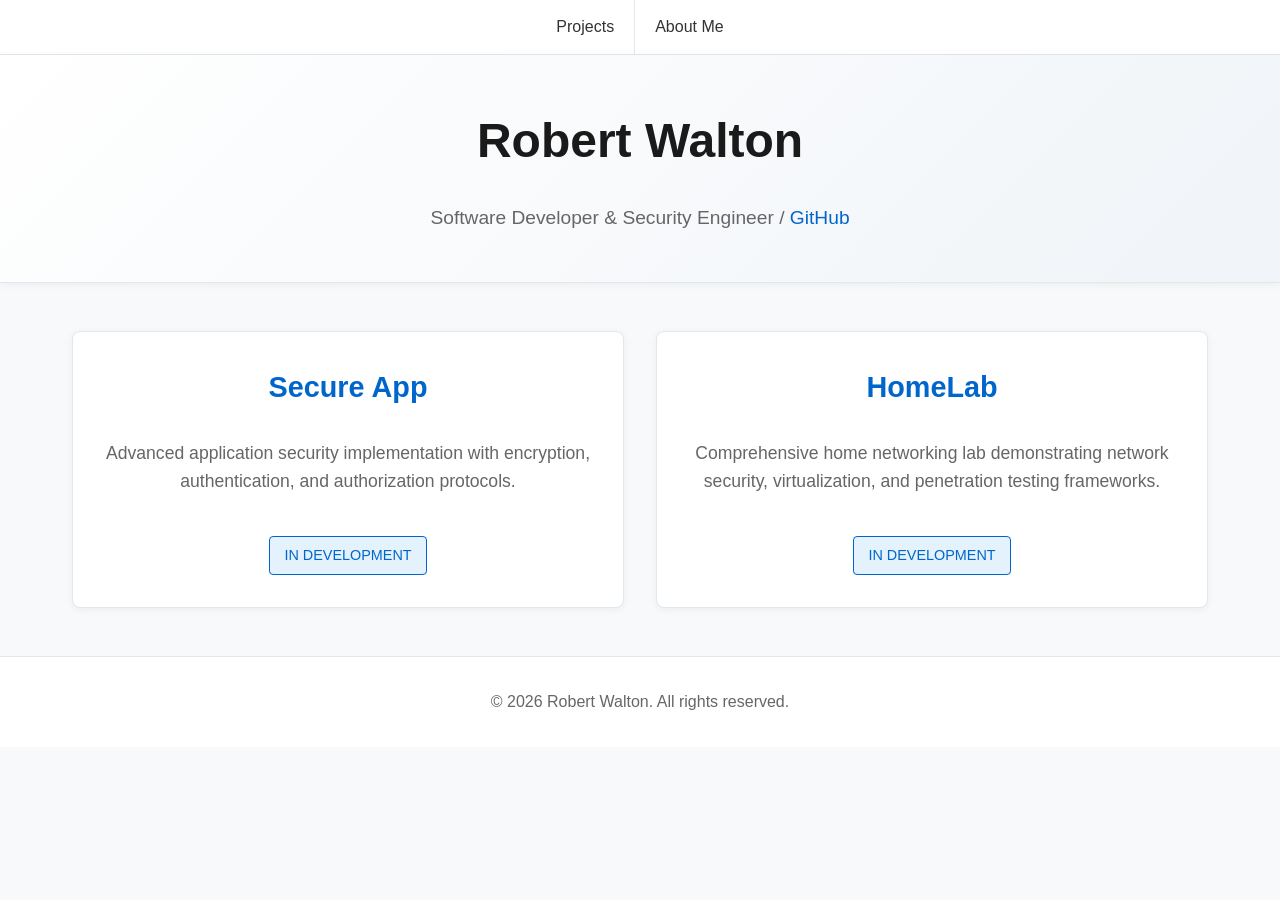
==== index.html @ 5d14d470 "theme" ====
<!DOCTYPE html>
<html lang="en">
<head>
    <meta charset="UTF-8">
    <meta name="viewport" content="width=device-width, initial-scale=1.0">
    <title>Robert Walton - Professional Portfolio</title>
    <style>
    * {
        margin: 0;
        padding: 0;
        box-sizing: border-box;
    }
    
    body {
        font-family: -apple-system, BlinkMacSystemFont, 'Segoe UI', Roboto, 'Helvetica Neue', Arial, sans-serif;
        background-color: #f8f9fa;
        color: #333;
        line-height: 1.6;
    }
    
    header {
        background: linear-gradient(135deg, #ffffff 0%, #f0f4f8 100%);
        border-bottom: 1px solid #e1e8ed;
        padding: 3em 1em;
        text-align: center;
        box-shadow: 0 2px 8px rgba(0, 0, 0, 0.05);
    }
    
    header h1 {
        font-size: 3em;
        color: #1a1a1a;
        margin-bottom: 0.5em;
        font-weight: 700;
    }
    
    header p {
        font-size: 1.2em;
        color: #666;
    }
    
    header a {
        color: #0066cc;
        text-decoration: none;
        transition: all 0.3s;
    }
    
    header a:hover {
        color: #0052a3;
        text-decoration: underline;
    }
    
    .navbar {
        background-color: #ffffff;
        border-bottom: 1px solid #e1e8ed;
        display: flex;
        justify-content: center;
        flex-wrap: wrap;
        box-shadow: 0 1px 4px rgba(0, 0, 0, 0.05);
    }
    
    .navbar a {
        color: #333;
        text-align: center;
        padding: 14px 20px;
        text-decoration: none;
        border-right: 1px solid #e1e8ed;
        transition: all 0.3s;
        font-weight: 500;
    }
    
    .navbar a:last-child {
        border-right: none;
    }
    
    .navbar a:hover {
        background-color: #f0f4f8;
        color: #0066cc;
    }
    
    .container {
        max-width: 1200px;
        margin: 3em auto;
        padding: 0 2em;
        display: grid;
        grid-template-columns: repeat(auto-fit, minmax(350px, 1fr));
        gap: 2em;
    }
    
    .project-card {
        background-color: #ffffff;
        border: 1px solid #e1e8ed;
        border-radius: 8px;
        padding: 2em;
        text-align: center;
        transition: all 0.3s;
        box-shadow: 0 2px 8px rgba(0, 0, 0, 0.05);
        position: relative;
    }
    
    .project-card:hover {
        transform: translateY(-5px);
        border-color: #0066cc;
        box-shadow: 0 8px 16px rgba(0, 102, 204, 0.15);
    }
    
    .project-card::before {
        content: '';
        display: none;
    }
    
    .project-card::after {
        content: '';
        display: none;
    }
    
    .project-card a {
        text-decoration: none;
        color: inherit;
    }
    
    .project-card h2 {
        font-size: 1.8em;
        margin-bottom: 1em;
        color: #0066cc;
        font-weight: 700;
    }
    
    .project-description {
        font-size: 1.1em;
        color: #666;
        margin-bottom: 1.5em;
    }
    
    .status-badge {
        display: inline-block;
        background-color: #e3f2fd;
        border: 1px solid #0066cc;
        color: #0066cc;
        padding: 0.5em 1em;
        margin-top: 1em;
        border-radius: 4px;
        font-size: 0.9em;
        font-weight: 500;
    }
    
    footer {
        background-color: #ffffff;
        border-top: 1px solid #e1e8ed;
        text-align: center;
        padding: 2em;
        margin-top: 3em;
        color: #666;
    }
    </style>
</head>
<body>
    <div class="navbar">
        <a href="index.html">Projects</a>
        <a href="about.html">About Me</a>
    </div>
    <header>
        <h1>Robert Walton</h1>
        <p>Software Developer & Security Engineer / <a href="https://github.com/RobWalton1">GitHub</a></p>
    </header>
    <div class="container" id="projects">
        <div class="project-card">
            <a href="secure-app.html">
                <h2>Secure App</h2>
                <p class="project-description">Advanced application security implementation with encryption, authentication, and authorization protocols.</p>
                <span class="status-badge">IN DEVELOPMENT</span>
            </a>
        </div>
        <div class="project-card">
            <a href="homelab.html">
                <h2>HomeLab</h2>
                <p class="project-description">Comprehensive home networking lab demonstrating network security, virtualization, and penetration testing frameworks.</p>
                <span class="status-badge">IN DEVELOPMENT</span>
            </a>
        </div>
    </div>
    <footer>
        <p>&copy; 2026 Robert Walton. All rights reserved.</p>
    </footer>
</body>
</html>
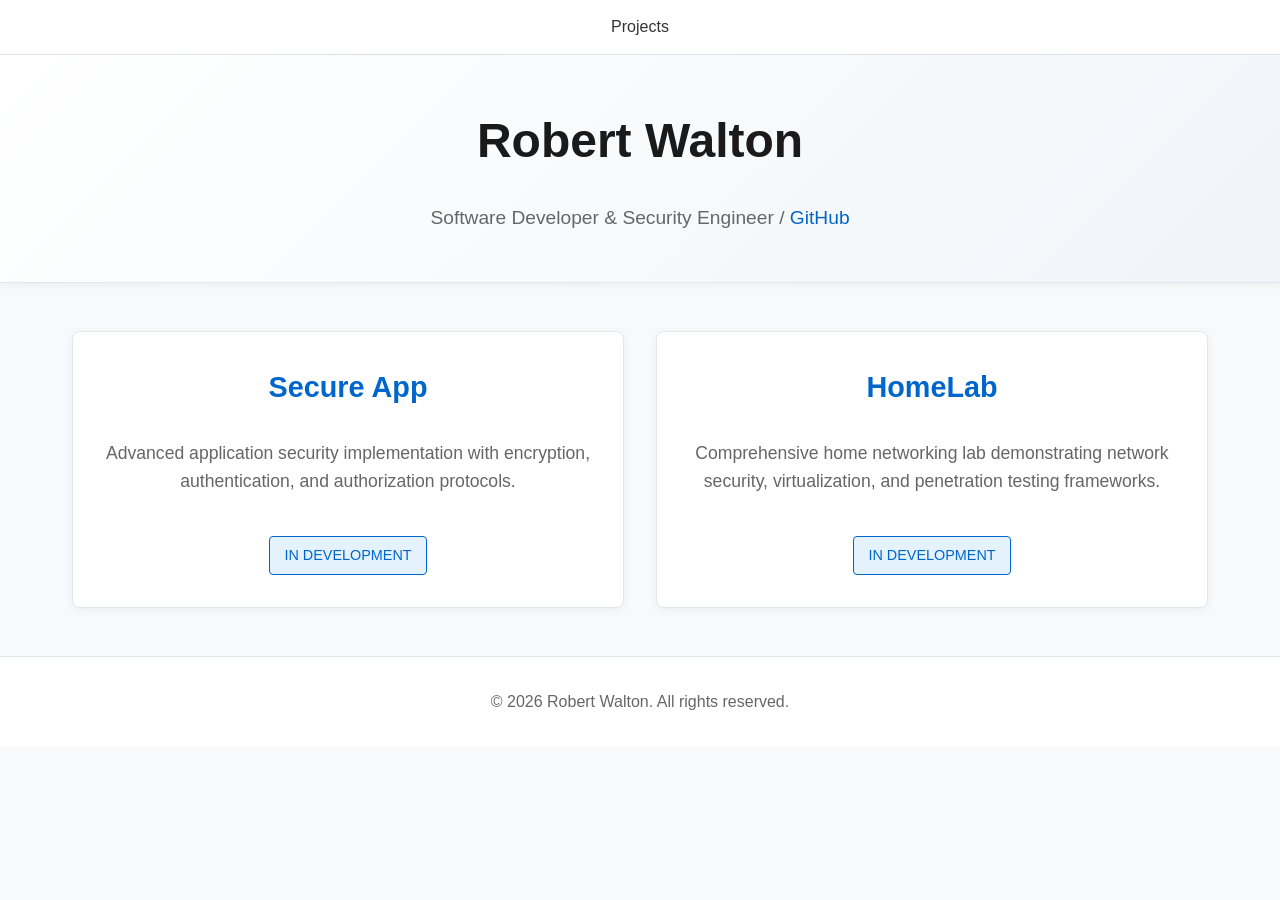
==== commit 8ce5efde: "changes" ====
--- a/index.html
+++ b/index.html
@@ -156,7 +156,6 @@
 <body>
     <div class="navbar">
         <a href="index.html">Projects</a>
-        <a href="about.html">About Me</a>
     </div>
     <header>
         <h1>Robert Walton</h1>
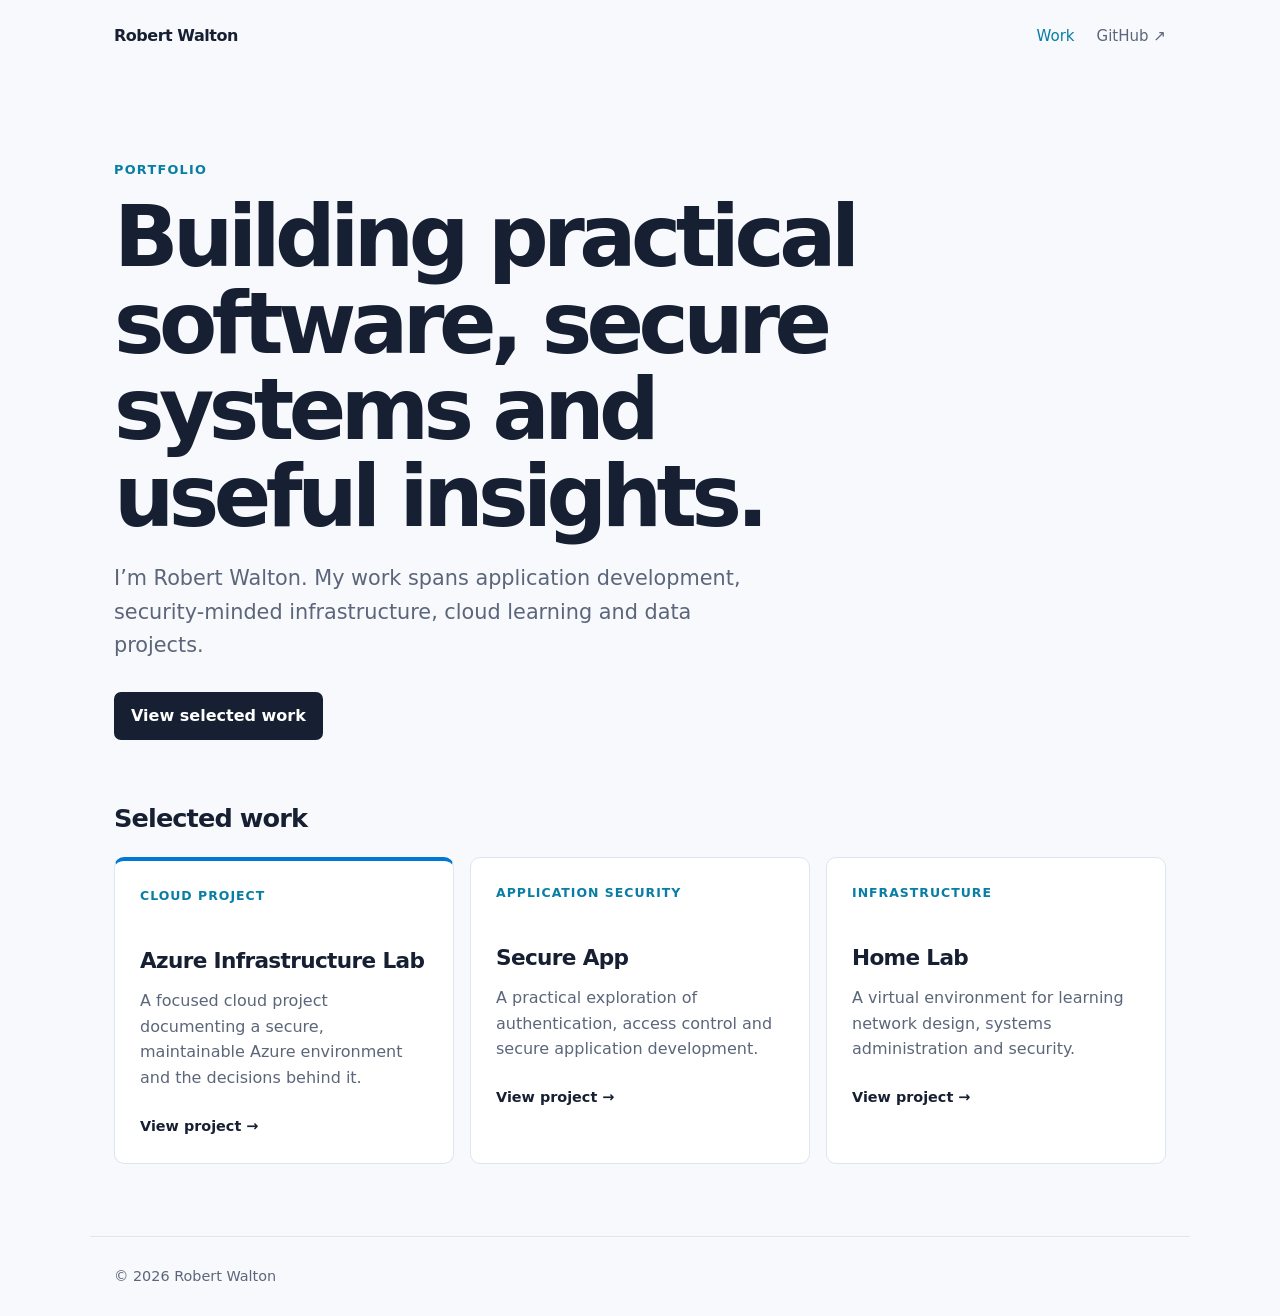
==== commit bdec60c6: "Changes" ====
--- a/index.html
+++ b/index.html
@@ -1,185 +1,51 @@
-<!DOCTYPE html>
+<!doctype html>
 <html lang="en">
 <head>
-    <meta charset="UTF-8">
-    <meta name="viewport" content="width=device-width, initial-scale=1.0">
-    <title>Robert Walton - Professional Portfolio</title>
-    <style>
-    * {
-        margin: 0;
-        padding: 0;
-        box-sizing: border-box;
-    }
-    
-    body {
-        font-family: -apple-system, BlinkMacSystemFont, 'Segoe UI', Roboto, 'Helvetica Neue', Arial, sans-serif;
-        background-color: #f8f9fa;
-        color: #333;
-        line-height: 1.6;
-    }
-    
-    header {
-        background: linear-gradient(135deg, #ffffff 0%, #f0f4f8 100%);
-        border-bottom: 1px solid #e1e8ed;
-        padding: 3em 1em;
-        text-align: center;
-        box-shadow: 0 2px 8px rgba(0, 0, 0, 0.05);
-    }
-    
-    header h1 {
-        font-size: 3em;
-        color: #1a1a1a;
-        margin-bottom: 0.5em;
-        font-weight: 700;
-    }
-    
-    header p {
-        font-size: 1.2em;
-        color: #666;
-    }
-    
-    header a {
-        color: #0066cc;
-        text-decoration: none;
-        transition: all 0.3s;
-    }
-    
-    header a:hover {
-        color: #0052a3;
-        text-decoration: underline;
-    }
-    
-    .navbar {
-        background-color: #ffffff;
-        border-bottom: 1px solid #e1e8ed;
-        display: flex;
-        justify-content: center;
-        flex-wrap: wrap;
-        box-shadow: 0 1px 4px rgba(0, 0, 0, 0.05);
-    }
-    
-    .navbar a {
-        color: #333;
-        text-align: center;
-        padding: 14px 20px;
-        text-decoration: none;
-        border-right: 1px solid #e1e8ed;
-        transition: all 0.3s;
-        font-weight: 500;
-    }
-    
-    .navbar a:last-child {
-        border-right: none;
-    }
-    
-    .navbar a:hover {
-        background-color: #f0f4f8;
-        color: #0066cc;
-    }
-    
-    .container {
-        max-width: 1200px;
-        margin: 3em auto;
-        padding: 0 2em;
-        display: grid;
-        grid-template-columns: repeat(auto-fit, minmax(350px, 1fr));
-        gap: 2em;
-    }
-    
-    .project-card {
-        background-color: #ffffff;
-        border: 1px solid #e1e8ed;
-        border-radius: 8px;
-        padding: 2em;
-        text-align: center;
-        transition: all 0.3s;
-        box-shadow: 0 2px 8px rgba(0, 0, 0, 0.05);
-        position: relative;
-    }
-    
-    .project-card:hover {
-        transform: translateY(-5px);
-        border-color: #0066cc;
-        box-shadow: 0 8px 16px rgba(0, 102, 204, 0.15);
-    }
-    
-    .project-card::before {
-        content: '';
-        display: none;
-    }
-    
-    .project-card::after {
-        content: '';
-        display: none;
-    }
-    
-    .project-card a {
-        text-decoration: none;
-        color: inherit;
-    }
-    
-    .project-card h2 {
-        font-size: 1.8em;
-        margin-bottom: 1em;
-        color: #0066cc;
-        font-weight: 700;
-    }
-    
-    .project-description {
-        font-size: 1.1em;
-        color: #666;
-        margin-bottom: 1.5em;
-    }
-    
-    .status-badge {
-        display: inline-block;
-        background-color: #e3f2fd;
-        border: 1px solid #0066cc;
-        color: #0066cc;
-        padding: 0.5em 1em;
-        margin-top: 1em;
-        border-radius: 4px;
-        font-size: 0.9em;
-        font-weight: 500;
-    }
-    
-    footer {
-        background-color: #ffffff;
-        border-top: 1px solid #e1e8ed;
-        text-align: center;
-        padding: 2em;
-        margin-top: 3em;
-        color: #666;
-    }
-    </style>
+  <meta charset="utf-8">
+  <meta name="viewport" content="width=device-width, initial-scale=1">
+  <meta name="description" content="Robert Walton's portfolio: software, security, data and cloud projects.">
+  <title>Robert Walton — Portfolio</title>
+  <link rel="stylesheet" href="styles.css">
 </head>
 <body>
-    <div class="navbar">
-        <a href="index.html">Projects</a>
-    </div>
-    <header>
-        <h1>Robert Walton</h1>
-        <p>Software Developer & Security Engineer / <a href="https://github.com/RobWalton1">GitHub</a></p>
-    </header>
-    <div class="container" id="projects">
-        <div class="project-card">
-            <a href="secure-app.html">
-                <h2>Secure App</h2>
-                <p class="project-description">Advanced application security implementation with encryption, authentication, and authorization protocols.</p>
-                <span class="status-badge">IN DEVELOPMENT</span>
-            </a>
-        </div>
-        <div class="project-card">
-            <a href="homelab.html">
-                <h2>HomeLab</h2>
-                <p class="project-description">Comprehensive home networking lab demonstrating network security, virtualization, and penetration testing frameworks.</p>
-                <span class="status-badge">IN DEVELOPMENT</span>
-            </a>
-        </div>
-    </div>
-    <footer>
-        <p>&copy; 2026 Robert Walton. All rights reserved.</p>
-    </footer>
+  <header class="site-header">
+    <a class="brand" href="index.html">Robert Walton</a>
+    <nav class="site-nav" aria-label="Primary navigation">
+      <a href="#work" aria-current="page">Work</a>
+      <a href="https://github.com/RobWalton1" target="_blank" rel="noreferrer">GitHub ↗</a>
+    </nav>
+  </header>
+  <main>
+    <section class="hero">
+      <p class="eyebrow">Portfolio</p>
+      <h1>Building practical software, secure systems and useful insights.</h1>
+      <p class="lead">I’m Robert Walton. My work spans application development, security-minded infrastructure, cloud learning and data projects.</p>
+      <a class="button" href="#work">View selected work</a>
+    </section>
+    <section class="content" id="work" aria-labelledby="work-title">
+      <div class="section-heading"><h2 id="work-title">Selected work</h2></div>
+      <div class="project-grid">
+        <a class="project-card project-card--azure" href="azure.html">
+          <span class="project-type">Cloud project</span>
+          <h3>Azure Infrastructure Lab</h3>
+          <p>A focused cloud project documenting a secure, maintainable Azure environment and the decisions behind it.</p>
+          <span class="project-link">View project →</span>
+        </a>
+        <a class="project-card" href="secure-app.html">
+          <span class="project-type">Application security</span>
+          <h3>Secure App</h3>
+          <p>A practical exploration of authentication, access control and secure application development.</p>
+          <span class="project-link">View project →</span>
+        </a>
+        <a class="project-card" href="homelab.html">
+          <span class="project-type">Infrastructure</span>
+          <h3>Home Lab</h3>
+          <p>A virtual environment for learning network design, systems administration and security.</p>
+          <span class="project-link">View project →</span>
+        </a>
+      </div>
+    </section>
+  </main>
+  <footer>© 2026 Robert Walton</footer>
 </body>
 </html>
-
--- a/styles.css
+++ b/styles.css
@@ -0,0 +1,52 @@
+:root {
+  --ink: #172033;
+  --muted: #5c667a;
+  --line: #dfe5ee;
+  --surface: #ffffff;
+  --canvas: #f7f9fc;
+  --accent: #087ea4;
+  --accent-dark: #05627f;
+  --azure: #0078d4;
+}
+
+* { box-sizing: border-box; }
+html { scroll-behavior: smooth; }
+body { margin: 0; color: var(--ink); background: var(--canvas); font-family: Inter, ui-sans-serif, system-ui, -apple-system, BlinkMacSystemFont, "Segoe UI", sans-serif; line-height: 1.6; }
+a { color: inherit; }
+.site-header { max-width: 1100px; min-height: 72px; margin: auto; padding: 0 24px; display: flex; align-items: center; justify-content: space-between; gap: 24px; }
+.brand { font-weight: 750; letter-spacing: -.03em; text-decoration: none; }
+.site-nav { display: flex; align-items: center; gap: 22px; }
+.site-nav a { color: var(--muted); text-decoration: none; font-size: .94rem; }
+.site-nav a:hover, .site-nav a[aria-current="page"] { color: var(--accent); }
+.hero, .page-intro { max-width: 1100px; margin: auto; padding: 88px 24px 58px; }
+.eyebrow { margin: 0 0 14px; color: var(--accent); font-size: .8rem; font-weight: 750; letter-spacing: .1em; text-transform: uppercase; }
+h1, h2, h3, p { margin-top: 0; }
+h1 { max-width: 800px; margin-bottom: 22px; font-size: clamp(2.6rem, 7vw, 5.3rem); line-height: 1.02; letter-spacing: -.065em; }
+.lead { max-width: 640px; margin-bottom: 30px; color: var(--muted); font-size: clamp(1.1rem, 2vw, 1.3rem); }
+.button { display: inline-block; padding: 11px 17px; border-radius: 7px; background: var(--ink); color: white; font-weight: 650; text-decoration: none; }
+.button:hover { background: var(--accent-dark); }
+.content { max-width: 1100px; margin: auto; padding: 0 24px 72px; }
+.section-heading { display: flex; justify-content: space-between; align-items: baseline; margin-bottom: 18px; }
+h2 { margin-bottom: 0; font-size: 1.6rem; letter-spacing: -.035em; }
+.project-grid { display: grid; grid-template-columns: repeat(3, 1fr); gap: 16px; }
+.project-card { min-height: 260px; padding: 25px; border: 1px solid var(--line); border-radius: 10px; background: var(--surface); text-decoration: none; transition: transform .18s ease, border-color .18s ease, box-shadow .18s ease; }
+.project-card:hover { transform: translateY(-3px); border-color: #adcbd7; box-shadow: 0 12px 30px rgba(23, 32, 51, .08); }
+.project-card--azure { border-top: 4px solid var(--azure); }
+.project-type { display: block; margin-bottom: 38px; color: var(--accent); font-size: .78rem; font-weight: 750; letter-spacing: .08em; text-transform: uppercase; }
+.project-card h3 { margin-bottom: 10px; font-size: 1.35rem; letter-spacing: -.03em; }
+.project-card p { color: var(--muted); }
+.project-link { display: block; margin-top: 24px; font-size: .9rem; font-weight: 700; }
+.case-study { display: grid; grid-template-columns: minmax(0, 1.7fr) minmax(230px, .8fr); gap: 60px; }
+.case-study h2 { margin: 48px 0 13px; }
+.case-study h2:first-child { margin-top: 0; }
+.case-study p { color: var(--muted); }
+.details { margin: 0; padding: 24px; border-radius: 10px; background: var(--surface); border: 1px solid var(--line); }
+.details div { padding: 14px 0; border-bottom: 1px solid var(--line); }
+.details div:last-child { border-bottom: 0; }
+.details dt { color: var(--muted); font-size: .78rem; font-weight: 700; letter-spacing: .08em; text-transform: uppercase; }
+.details dd { margin: 4px 0 0; font-weight: 650; }
+.tags { display: flex; flex-wrap: wrap; gap: 8px; padding: 0; list-style: none; }
+.tags li { padding: 6px 10px; border: 1px solid var(--line); border-radius: 999px; color: var(--muted); font-size: .88rem; }
+.note { padding: 16px 18px; border-left: 3px solid var(--azure); background: #f0f7fd; color: #30465e !important; }
+footer { max-width: 1100px; margin: auto; padding: 28px 24px; border-top: 1px solid var(--line); color: var(--muted); font-size: .9rem; }
+@media (max-width: 720px) { .site-header { min-height: 64px; padding: 0 18px; } .site-nav { gap: 14px; } .hero, .page-intro { padding: 60px 18px 42px; } .content { padding: 0 18px 52px; } .project-grid, .case-study { grid-template-columns: 1fr; } .case-study { gap: 28px; } .details { grid-row: 1; } }
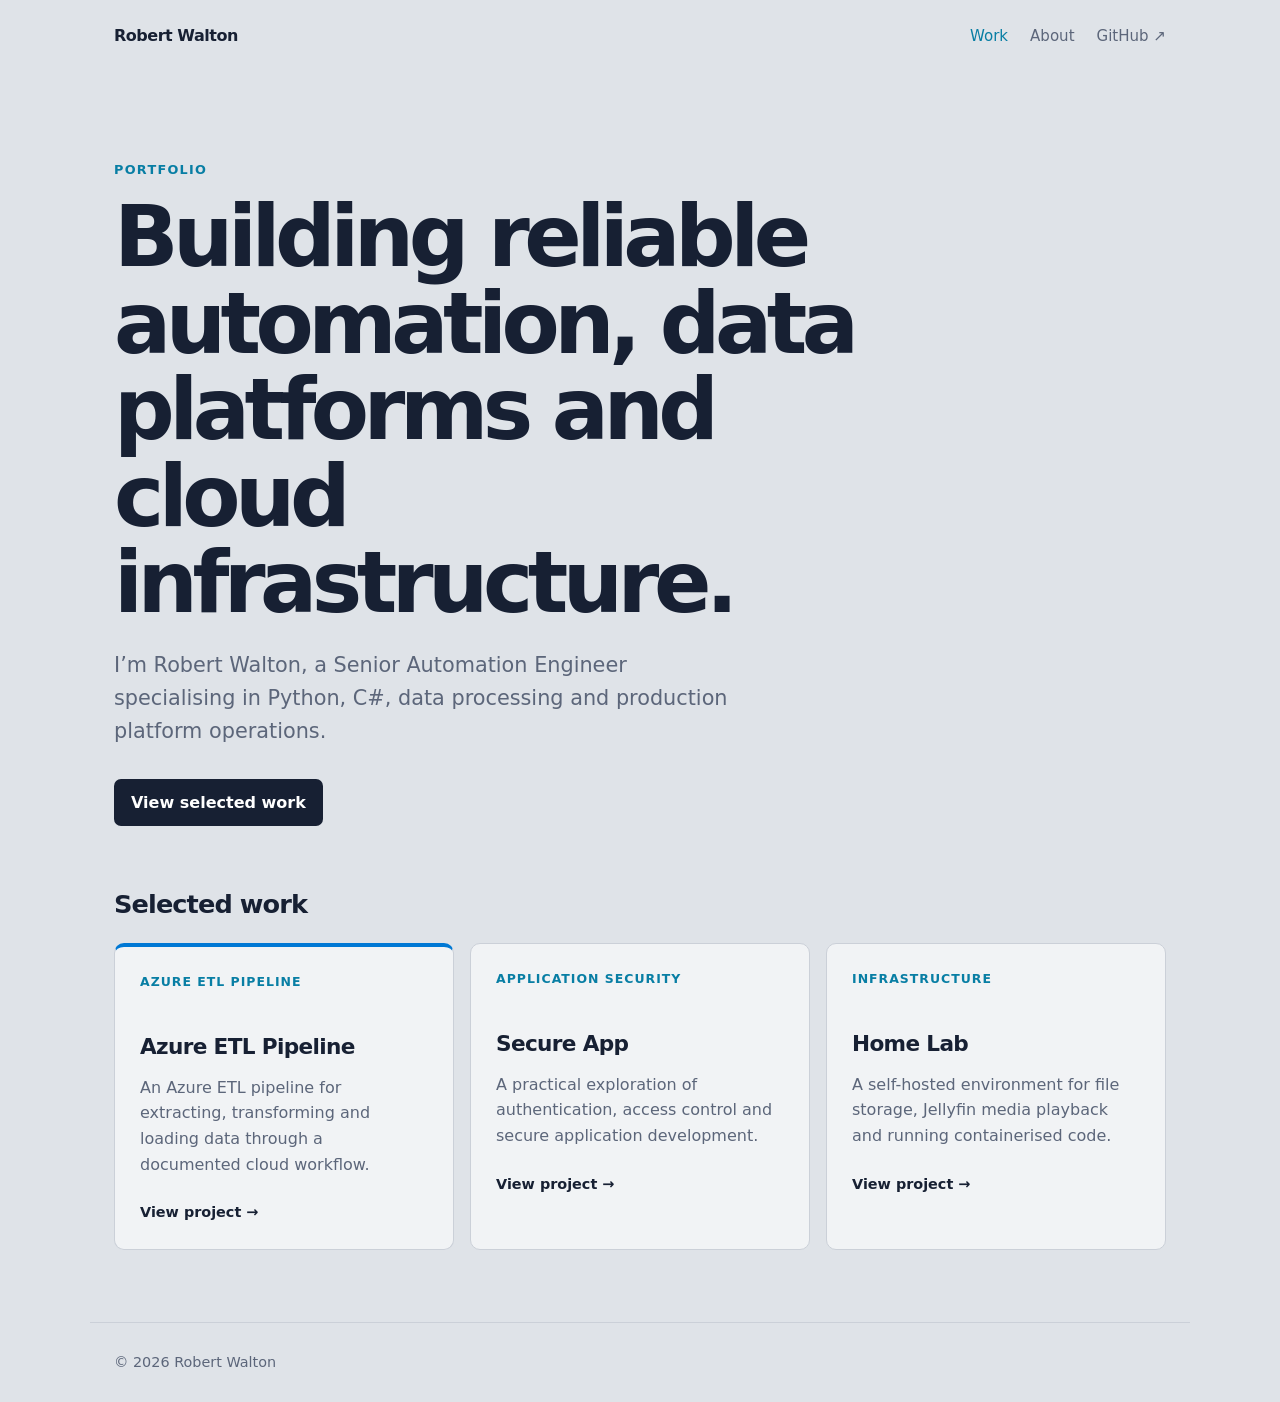
==== commit 524f511c: "Changes" ====
--- a/index.html
+++ b/index.html
@@ -12,23 +12,24 @@
     <a class="brand" href="index.html">Robert Walton</a>
     <nav class="site-nav" aria-label="Primary navigation">
       <a href="#work" aria-current="page">Work</a>
+      <a href="about.html">About</a>
       <a href="https://github.com/RobWalton1" target="_blank" rel="noreferrer">GitHub ↗</a>
     </nav>
   </header>
   <main>
     <section class="hero">
       <p class="eyebrow">Portfolio</p>
-      <h1>Building practical software, secure systems and useful insights.</h1>
-      <p class="lead">I’m Robert Walton. My work spans application development, security-minded infrastructure, cloud learning and data projects.</p>
+      <h1>Building reliable automation, data platforms and cloud infrastructure.</h1>
+      <p class="lead">I’m Robert Walton, a Senior Automation Engineer specialising in Python, C#, data processing and production platform operations.</p>
       <a class="button" href="#work">View selected work</a>
     </section>
     <section class="content" id="work" aria-labelledby="work-title">
       <div class="section-heading"><h2 id="work-title">Selected work</h2></div>
       <div class="project-grid">
         <a class="project-card project-card--azure" href="azure.html">
-          <span class="project-type">Cloud project</span>
-          <h3>Azure Infrastructure Lab</h3>
-          <p>A focused cloud project documenting a secure, maintainable Azure environment and the decisions behind it.</p>
+          <span class="project-type">Azure ETL pipeline</span>
+          <h3>Azure ETL Pipeline</h3>
+          <p>An Azure ETL pipeline for extracting, transforming and loading data through a documented cloud workflow.</p>
           <span class="project-link">View project →</span>
         </a>
         <a class="project-card" href="secure-app.html">
@@ -40,7 +41,7 @@
         <a class="project-card" href="homelab.html">
           <span class="project-type">Infrastructure</span>
           <h3>Home Lab</h3>
-          <p>A virtual environment for learning network design, systems administration and security.</p>
+          <p>A self-hosted environment for file storage, Jellyfin media playback and running containerised code.</p>
           <span class="project-link">View project →</span>
         </a>
       </div>
--- a/styles.css
+++ b/styles.css
@@ -1,9 +1,9 @@
 :root {
   --ink: #172033;
   --muted: #5c667a;
-  --line: #dfe5ee;
-  --surface: #ffffff;
-  --canvas: #f7f9fc;
+  --line: #cbd0d8;
+  --surface: #f1f3f5;
+  --canvas: #dfe3e8;
   --accent: #087ea4;
   --accent-dark: #05627f;
   --azure: #0078d4;
@@ -47,6 +47,6 @@
 .details dd { margin: 4px 0 0; font-weight: 650; }
 .tags { display: flex; flex-wrap: wrap; gap: 8px; padding: 0; list-style: none; }
 .tags li { padding: 6px 10px; border: 1px solid var(--line); border-radius: 999px; color: var(--muted); font-size: .88rem; }
-.note { padding: 16px 18px; border-left: 3px solid var(--azure); background: #f0f7fd; color: #30465e !important; }
+.note { padding: 16px 18px; border-left: 3px solid var(--azure); background: #e5edf4; color: #30465e !important; }
 footer { max-width: 1100px; margin: auto; padding: 28px 24px; border-top: 1px solid var(--line); color: var(--muted); font-size: .9rem; }
 @media (max-width: 720px) { .site-header { min-height: 64px; padding: 0 18px; } .site-nav { gap: 14px; } .hero, .page-intro { padding: 60px 18px 42px; } .content { padding: 0 18px 52px; } .project-grid, .case-study { grid-template-columns: 1fr; } .case-study { gap: 28px; } .details { grid-row: 1; } }
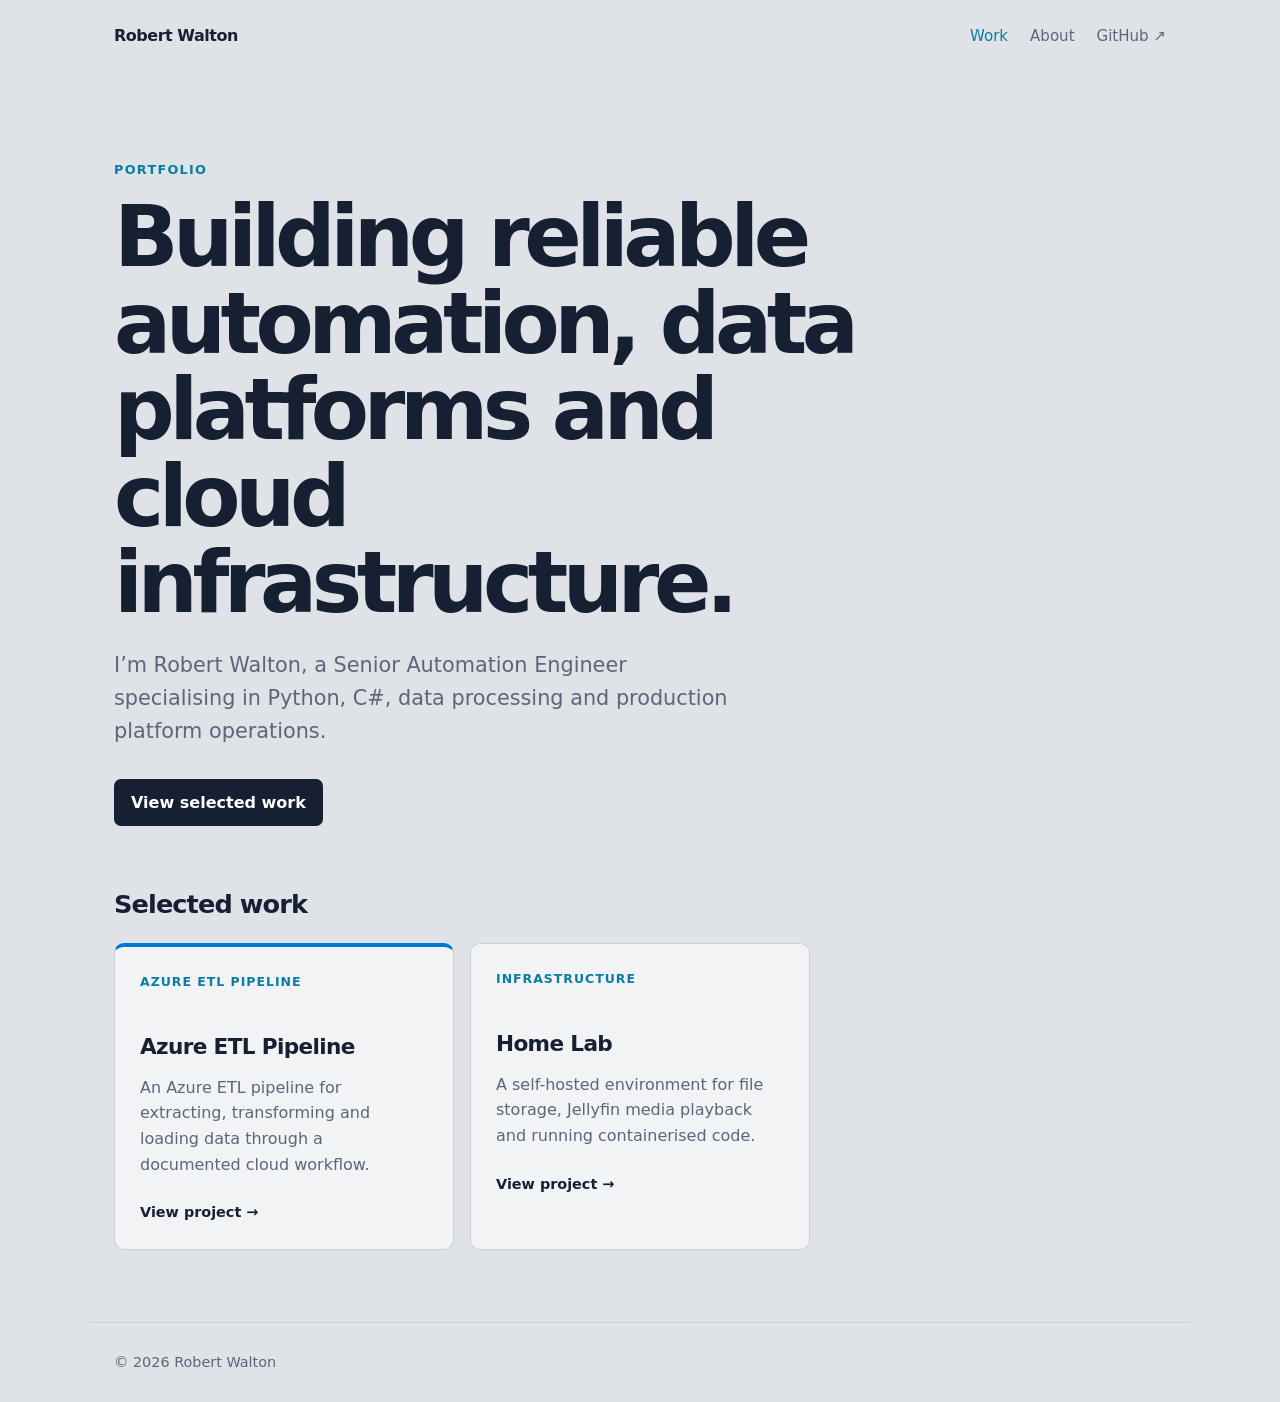
==== commit 5699aa12: "Changes" ====
--- a/index.html
+++ b/index.html
@@ -32,12 +32,6 @@
           <p>An Azure ETL pipeline for extracting, transforming and loading data through a documented cloud workflow.</p>
           <span class="project-link">View project →</span>
         </a>
-        <a class="project-card" href="secure-app.html">
-          <span class="project-type">Application security</span>
-          <h3>Secure App</h3>
-          <p>A practical exploration of authentication, access control and secure application development.</p>
-          <span class="project-link">View project →</span>
-        </a>
         <a class="project-card" href="homelab.html">
           <span class="project-type">Infrastructure</span>
           <h3>Home Lab</h3>
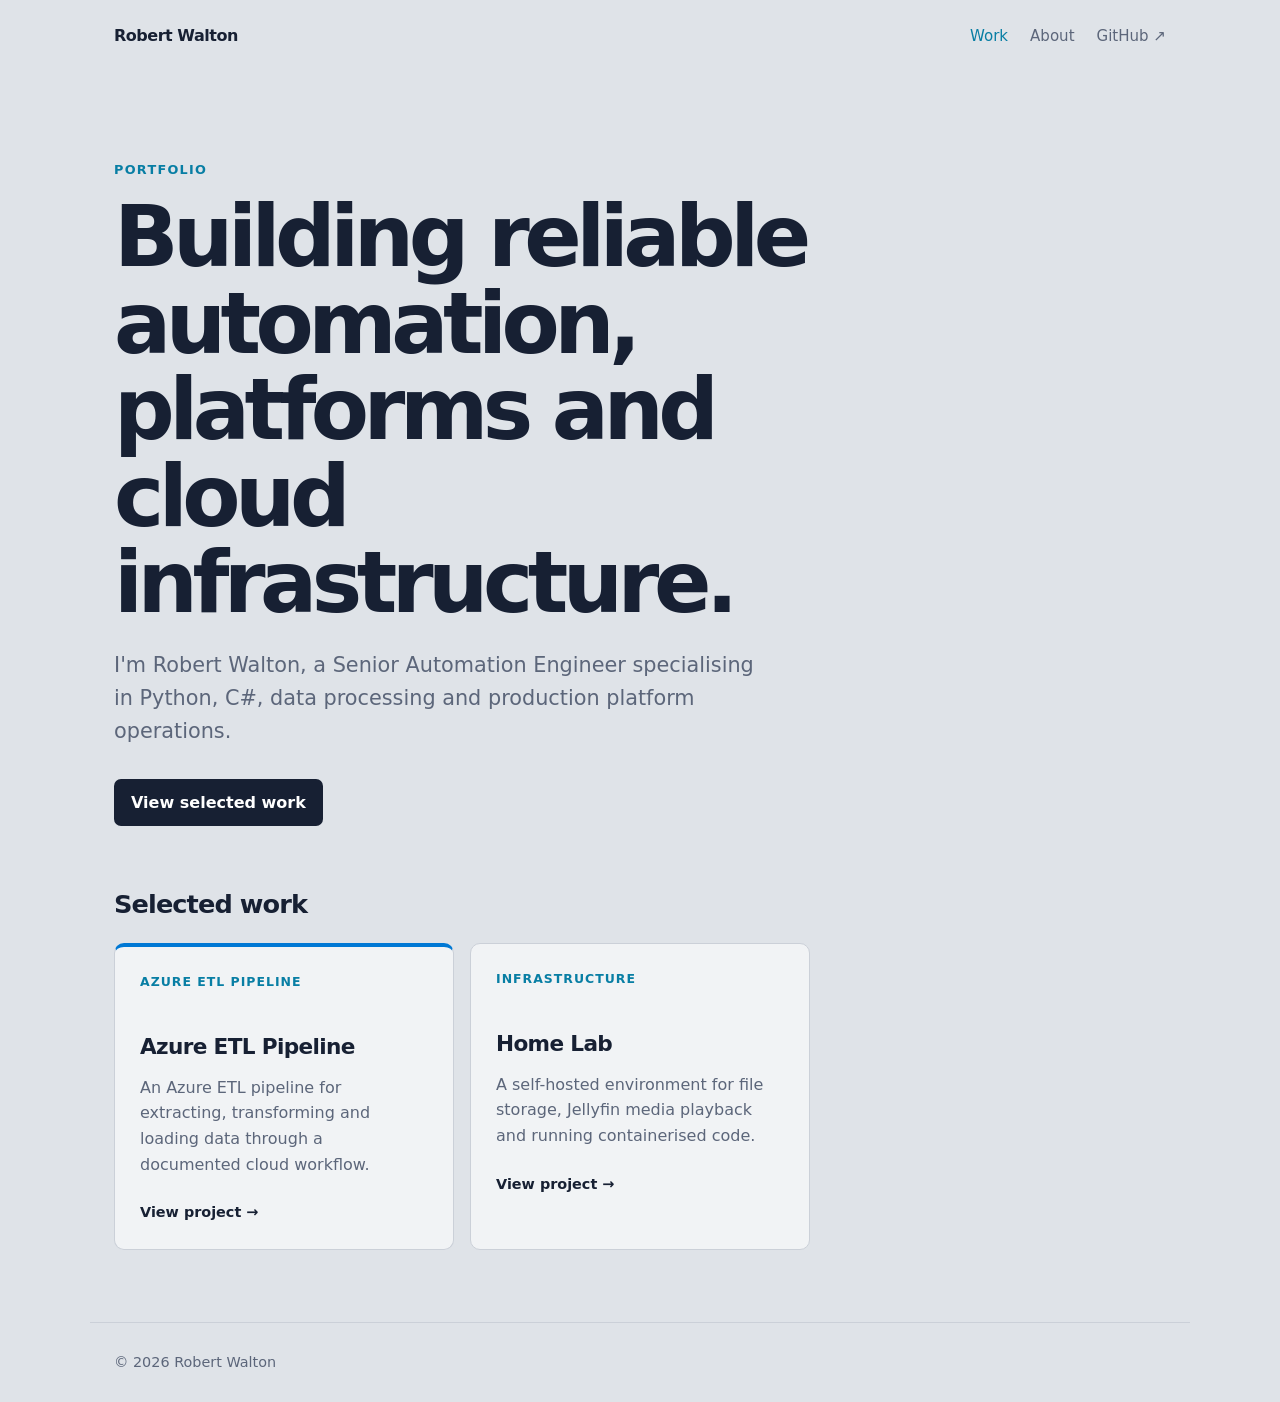
==== commit 084604a9: "better tagline" ====
--- a/index.html
+++ b/index.html
@@ -19,8 +19,8 @@
   <main>
     <section class="hero">
       <p class="eyebrow">Portfolio</p>
-      <h1>Building reliable automation, data platforms and cloud infrastructure.</h1>
-      <p class="lead">I’m Robert Walton, a Senior Automation Engineer specialising in Python, C#, data processing and production platform operations.</p>
+      <h1>Building reliable automation, platforms and cloud infrastructure.</h1>
+      <p class="lead">I'm Robert Walton, a Senior Automation Engineer specialising in Python, C#, data processing and production platform operations.</p>
       <a class="button" href="#work">View selected work</a>
     </section>
     <section class="content" id="work" aria-labelledby="work-title">
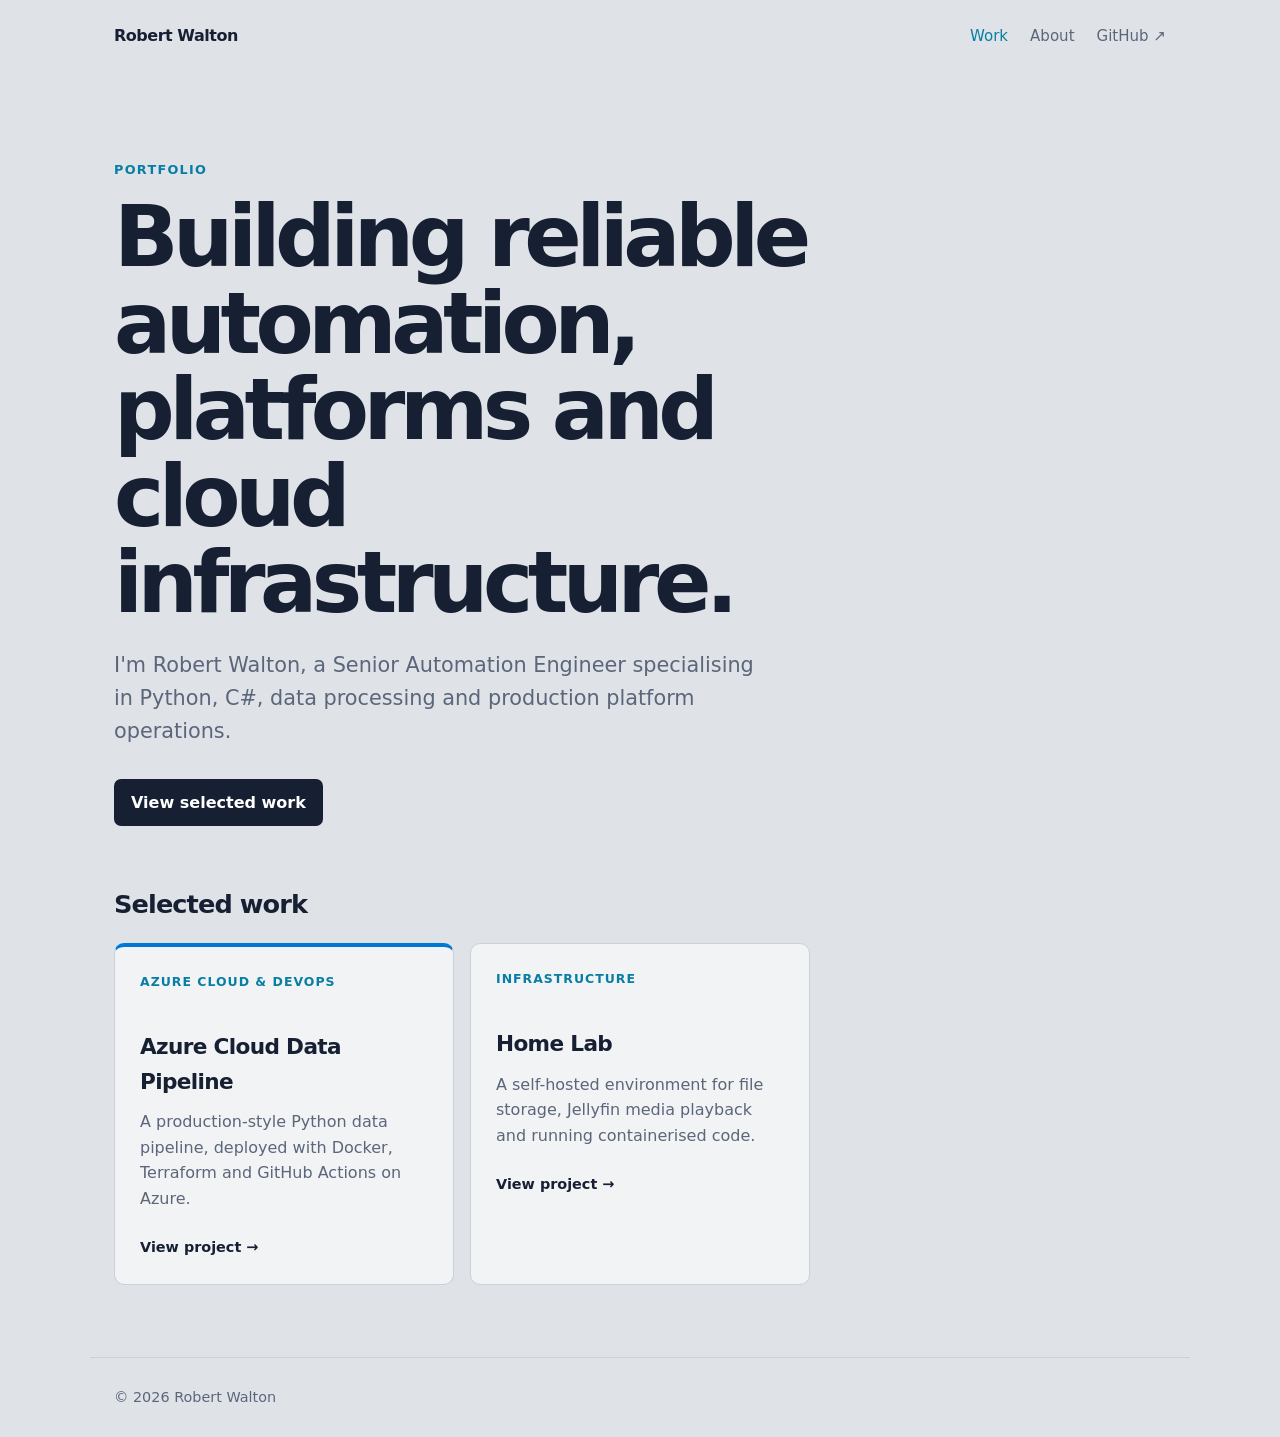
==== commit 8cf6ad41: "Project update" ====
--- a/index.html
+++ b/index.html
@@ -27,9 +27,9 @@
       <div class="section-heading"><h2 id="work-title">Selected work</h2></div>
       <div class="project-grid">
         <a class="project-card project-card--azure" href="azure.html">
-          <span class="project-type">Azure ETL pipeline</span>
-          <h3>Azure ETL Pipeline</h3>
-          <p>An Azure ETL pipeline for extracting, transforming and loading data through a documented cloud workflow.</p>
+          <span class="project-type">Azure cloud &amp; DevOps</span>
+          <h3>Azure Cloud Data Pipeline</h3>
+          <p>A production-style Python data pipeline, deployed with Docker, Terraform and GitHub Actions on Azure.</p>
           <span class="project-link">View project →</span>
         </a>
         <a class="project-card" href="homelab.html">
--- a/styles.css
+++ b/styles.css
@@ -47,6 +47,13 @@
 .details dd { margin: 4px 0 0; font-weight: 650; }
 .tags { display: flex; flex-wrap: wrap; gap: 8px; padding: 0; list-style: none; }
 .tags li { padding: 6px 10px; border: 1px solid var(--line); border-radius: 999px; color: var(--muted); font-size: .88rem; }
+.practice-list { margin: 0; padding-left: 20px; color: var(--muted); }
+.practice-list li { margin: 7px 0; padding-left: 4px; }
+.architecture { display: grid; grid-template-columns: minmax(0, 1fr) minmax(0, .8fr); gap: 16px; }
+.architecture-flow { display: flex; flex-direction: column; align-items: center; padding: 22px; border: 1px solid var(--line); border-radius: 10px; background: var(--surface); text-align: center; }
+.architecture-flow span { width: 100%; padding: 8px 12px; border: 1px solid #adcbd7; border-radius: 6px; background: #e5edf4; color: #30465e; font-size: .88rem; font-weight: 700; line-height: 1.35; }
+.architecture-flow b { margin: 3px 0; color: var(--azure); line-height: 1; }
+.architecture-flow--deployment { justify-content: center; }
 .note { padding: 16px 18px; border-left: 3px solid var(--azure); background: #e5edf4; color: #30465e !important; }
 footer { max-width: 1100px; margin: auto; padding: 28px 24px; border-top: 1px solid var(--line); color: var(--muted); font-size: .9rem; }
-@media (max-width: 720px) { .site-header { min-height: 64px; padding: 0 18px; } .site-nav { gap: 14px; } .hero, .page-intro { padding: 60px 18px 42px; } .content { padding: 0 18px 52px; } .project-grid, .case-study { grid-template-columns: 1fr; } .case-study { gap: 28px; } .details { grid-row: 1; } }
+@media (max-width: 720px) { .site-header { min-height: 64px; padding: 0 18px; } .site-nav { gap: 14px; } .hero, .page-intro { padding: 60px 18px 42px; } .content { padding: 0 18px 52px; } .project-grid, .case-study, .architecture { grid-template-columns: 1fr; } .case-study { gap: 28px; } .details { grid-row: 1; } }
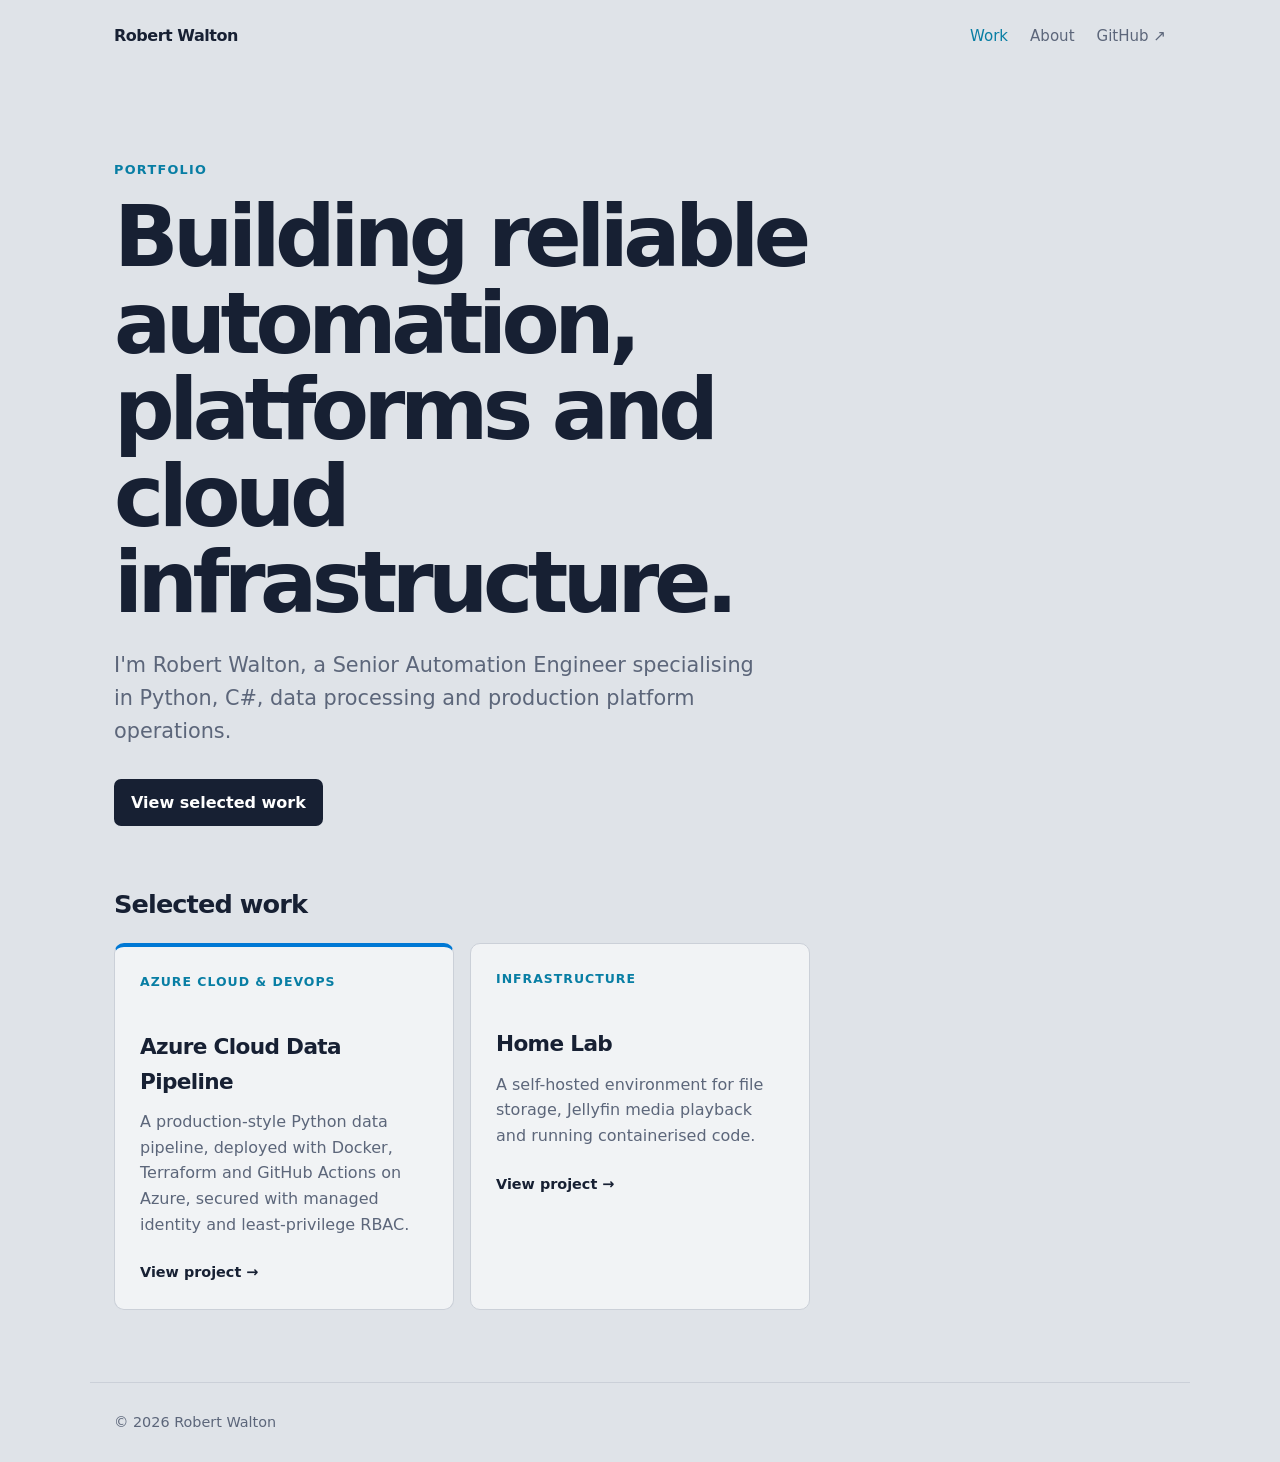
==== commit 0b5e24e7: "Azure changes" ====
--- a/index.html
+++ b/index.html
@@ -29,7 +29,7 @@
         <a class="project-card project-card--azure" href="azure.html">
           <span class="project-type">Azure cloud &amp; DevOps</span>
           <h3>Azure Cloud Data Pipeline</h3>
-          <p>A production-style Python data pipeline, deployed with Docker, Terraform and GitHub Actions on Azure.</p>
+          <p>A production-style Python data pipeline, deployed with Docker, Terraform and GitHub Actions on Azure, secured with managed identity and least-privilege RBAC.</p>
           <span class="project-link">View project →</span>
         </a>
         <a class="project-card" href="homelab.html">
--- a/styles.css
+++ b/styles.css
@@ -54,6 +54,14 @@
 .architecture-flow span { width: 100%; padding: 8px 12px; border: 1px solid #adcbd7; border-radius: 6px; background: #e5edf4; color: #30465e; font-size: .88rem; font-weight: 700; line-height: 1.35; }
 .architecture-flow b { margin: 3px 0; color: var(--azure); line-height: 1; }
 .architecture-flow--deployment { justify-content: center; }
+.table-wrap { overflow-x: auto; margin: 18px 0; border: 1px solid var(--line); border-radius: 10px; }
+.access-table { width: 100%; min-width: 520px; border-collapse: collapse; font-size: .9rem; }
+.access-table th, .access-table td { padding: 12px 14px; border-bottom: 1px solid var(--line); text-align: left; vertical-align: top; }
+.access-table th { background: var(--surface); color: var(--muted); font-size: .76rem; letter-spacing: .08em; text-transform: uppercase; }
+.access-table tr:last-child td { border-bottom: 0; }
+.access-table td { color: var(--muted); }
+.access-table td:first-child { color: var(--ink); font-weight: 650; }
+.case-study code { padding: 1px 5px; border-radius: 4px; background: #e5edf4; color: #30465e; font-size: .85em; }
 .note { padding: 16px 18px; border-left: 3px solid var(--azure); background: #e5edf4; color: #30465e !important; }
 footer { max-width: 1100px; margin: auto; padding: 28px 24px; border-top: 1px solid var(--line); color: var(--muted); font-size: .9rem; }
 @media (max-width: 720px) { .site-header { min-height: 64px; padding: 0 18px; } .site-nav { gap: 14px; } .hero, .page-intro { padding: 60px 18px 42px; } .content { padding: 0 18px 52px; } .project-grid, .case-study, .architecture { grid-template-columns: 1fr; } .case-study { gap: 28px; } .details { grid-row: 1; } }
